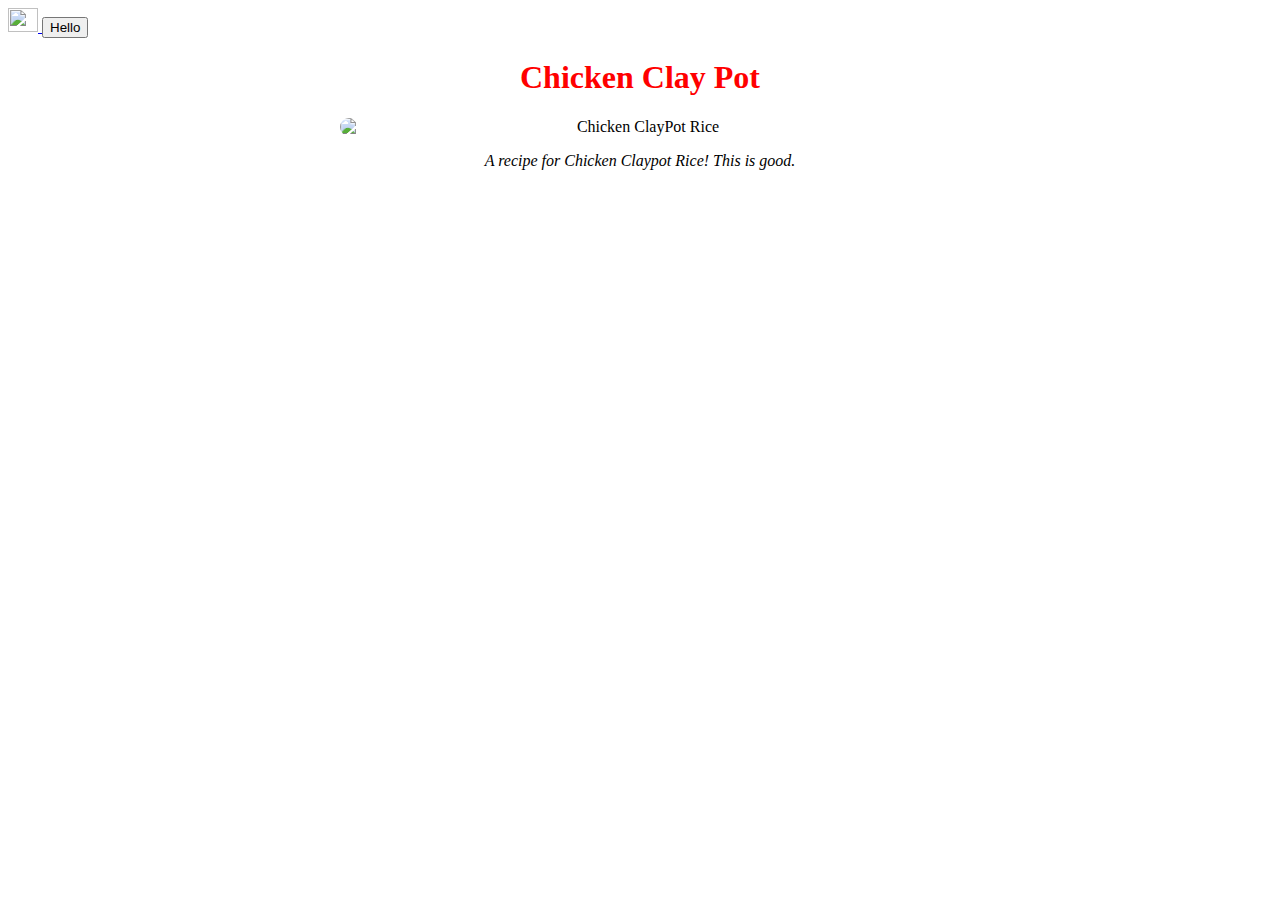
==== index.html @ 09519352 "Initial commit" ====
<!DOCTYPE html>
<html>
  <head>
    <title>First Website</title>
    <link rel="stylesheet" href="style.css" />
    <!-- CSS only -->
    <link
      href="https://cdn.jsdelivr.net/npm/bootstrap@5.2.0-beta1/dist/css/bootstrap.min.css"
      rel="stylesheet"
      integrity="sha384-0evHe/X+R7YkIZDRvuzKMRqM+OrBnVFBL6DOitfPri4tjfHxaWutUpFmBp4vmVor"
      crossorigin="anonymous"
    />
    <!-- <style>
      h1 {
        color: blue;
        background-color: greenyellow;
      }
      h3 {
        background-color: yellow;
      }
    </style> -->
  </head>
  <body>
    <!-- <ul type="square">
      <li>HTML</li>
      <li>CSS</li>
      <li>Js</li>
         </ul> -->
    <!-- <h1>This is a tree</h1>
    <div>
      <p>judfj avbusri;</p>
      <p>sgbj;ss</p>
    </div> -->
    <!-- <a href="https://www.google.com/">Google</a> -->
    <!-- <h1 style="color: blue">List of Highest Paid Jobs in 2022</h1> -->
    <!-- <h1 class="odd" id="only">List of Highest Paid Jobs in 2022</h1>
    <h1 class="even">List of Highest Paid Jobs in 2021</h1>
    <h1 id="only">List of Highest Paid Jobs in 2020</h1>
    <h1 class="even">List of Highest Paid Jobs in 2019</h1>
    <h1 class="odd">List of Highest Paid Jobs in 2018</h1>
    <h1 class="even">List of Highest Paid Jobs in 2017</h1> -->
    <!-- <h3>This is a H3 tag</h3> -->
    <!-- <h3>By- <i>Vaibhav Jain</i></h3>
    <p>April 22,2022</p>
    <img src="/img.jpg" alt="mdn official logo" />
    <p>This is the list of the highest paid jobs in 2022</p>
    <ul>
      <li>Data Analyst</li>
      <li>Full Stack Web Developer</li>
      <li>Software Development Engineer</li>
    </ul> -->
    <!-- <img  class="mdn" src="/img.jpg" alt="mdn official logo" /> -->
    <!-- <p class="txt"><u>Hello World Its Vaibhav Jain Right over here</u></p> -->
    <nav class="navbar bg-dark">
      <div class="container">
        <a class="navbar-brand" href="#">
          <img
            src="https://getbootstrap.com/docs/5.2/assets/brand/bootstrap-logo.svg"
            alt=""
            width="30"
            height="24"
          />
        </a>
        <button class="btn btn-sm btn-outline-light">Hello</button>
      </div>
    </nav>
    <!-- <div class="navbar bg-dark">
      <img
        src="https://getbootstrap.com/docs/5.2/assets/brand/bootstrap-logo.svg"
        alt="bootstrap logo"
        height="35px"
      />
    </div> -->
    <!-- btn-lg btn-outline-dark -->
    <h1 class="heading">Chicken Clay Pot</h1>
    <img
      class="image"
      src="http://3.bp.blogspot.com/-hJjHmEL3M9I/TorARAD-TAI/AAAAAAAAAIs/LwnQ1xDbjLc/s1600/DSC01862.JPG"
      alt="Chicken ClayPot Rice"
    />
    <p class="txt">A recipe for Chicken Claypot Rice! This is good.</p>
    <!-- JavaScript Bundle with Popper -->
    <script
      src="https://cdn.jsdelivr.net/npm/bootstrap@5.2.0-beta1/dist/js/bootstrap.bundle.min.js"
      integrity="sha384-pprn3073KE6tl6bjs2QrFaJGz5/SUsLqktiwsUTF55Jfv3qYSDhgCecCxMW52nD2"
      crossorigin="anonymous"
    ></script>
  </body>
</html>
---- style.css ----
/* .odd {
    color: green; */
    /* background-color: greenyellow; */
  /* } */
  /* h3 {
    background-color: yellow;
  } */
  /* .even{
    color: blue;
  }
  #only{
    color: red;
  }
  h1{
    color: yellowgreen;
  } */
  /* .mdn{
    border: 10px solid black; */
    /* salmon dotted */
    /* border-radius: 50%; */
    /* cursor:pointer;
    box-shadow: 10px 10px 10px salmon;
  } */
  /* .txt{
    font-family: Arial, Helvetica, sans-serif;
    font-size: 60px;
    text-transform: capitalize;
    text-decoration: underline;
    color: rgb(19, 11, 230); 
  } */
  .heading{
    text-align: center;
    color:red;
  }
  .image{
    width: 600px;
    display: block;
    margin: auto;
    text-align: center;
    border-radius: 15px;
  }
  .txt{
    text-align: center;
    font-style: italic ;
  }
  /* .btn {
    background: #3498db;
    background-image: -webkit-linear-gradient(top, #3498db, #2980b9);
    background-image: -moz-linear-gradient(top, #3498db, #2980b9);
    background-image: -ms-linear-gradient(top, #3498db, #2980b9);
    background-image: -o-linear-gradient(top, #3498db, #2980b9);
    background-image: linear-gradient(to bottom, #3498db, #2980b9);
    -webkit-border-radius: 28;
    -moz-border-radius: 28;
    border-radius: 28px;
    font-family: Arial;
    color: #ffffff;
    font-size: 20px;
    padding: 10px 20px 10px 20px;
    text-decoration: none;
  }
  
  .btn:hover {
    background: #3cb0fd;
    background-image: -webkit-linear-gradient(top, #3cb0fd, #3498db);
    background-image: -moz-linear-gradient(top, #3cb0fd, #3498db);
    background-image: -ms-linear-gradient(top, #3cb0fd, #3498db);
    background-image: -o-linear-gradient(top, #3cb0fd, #3498db);
    background-image: linear-gradient(to bottom, #3cb0fd, #3498db);
    text-decoration: none;
  } */
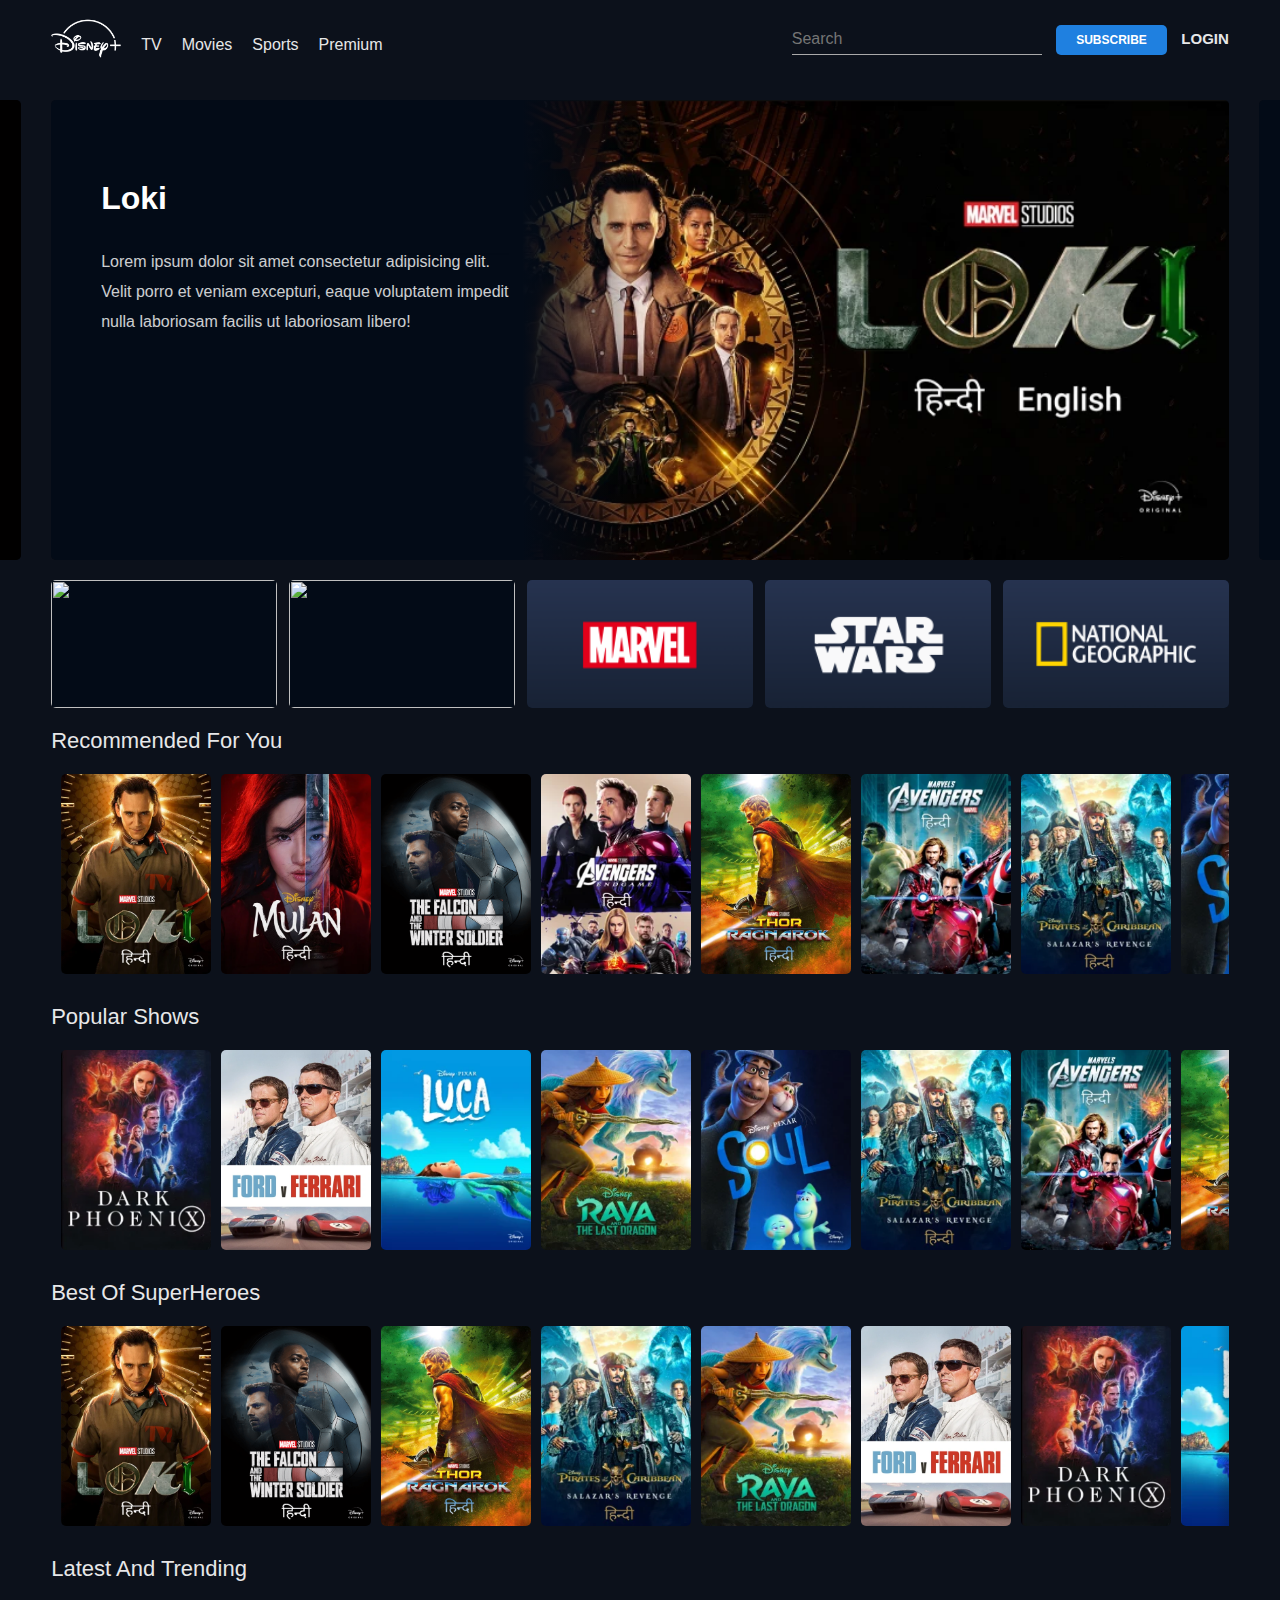
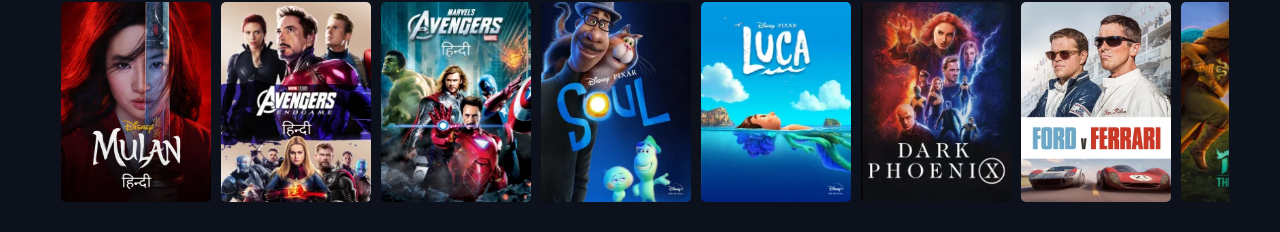
==== commit ecc4b54e: "Create index.html" ====
--- a/index.html
+++ b/index.html
@@ -1,89 +1,498 @@
 <!DOCTYPE html>
-<html>
+<html lang="en">
   <head>
-    <title>First Website</title>
-    <link rel="stylesheet" href="style.css" />
-    <!-- CSS only -->
-    <link
-      href="https://cdn.jsdelivr.net/npm/bootstrap@5.2.0-beta1/dist/css/bootstrap.min.css"
-      rel="stylesheet"
-      integrity="sha384-0evHe/X+R7YkIZDRvuzKMRqM+OrBnVFBL6DOitfPri4tjfHxaWutUpFmBp4vmVor"
-      crossorigin="anonymous"
-    />
-    <!-- <style>
-      h1 {
-        color: blue;
-        background-color: greenyellow;
-      }
-      h3 {
-        background-color: yellow;
-      }
-    </style> -->
+    <meta charset="UTF-8" />
+    <meta http-equiv="X-UA-Compatible" content="IE=edge" />
+    <meta name="viewport" content="width-device-width,initial-scale=1.0" />
+    <title>Disney+Clone</title>
+    <link rel="stylesheet" href="styles.css" />
+    <script src="https://ajax.googleapis.com/ajax/libs/jquery/3.6.0/jquery.min.js"></script>
   </head>
   <body>
-    <!-- <ul type="square">
-      <li>HTML</li>
-      <li>CSS</li>
-      <li>Js</li>
-         </ul> -->
-    <!-- <h1>This is a tree</h1>
-    <div>
-      <p>judfj avbusri;</p>
-      <p>sgbj;ss</p>
-    </div> -->
-    <!-- <a href="https://www.google.com/">Google</a> -->
-    <!-- <h1 style="color: blue">List of Highest Paid Jobs in 2022</h1> -->
-    <!-- <h1 class="odd" id="only">List of Highest Paid Jobs in 2022</h1>
-    <h1 class="even">List of Highest Paid Jobs in 2021</h1>
-    <h1 id="only">List of Highest Paid Jobs in 2020</h1>
-    <h1 class="even">List of Highest Paid Jobs in 2019</h1>
-    <h1 class="odd">List of Highest Paid Jobs in 2018</h1>
-    <h1 class="even">List of Highest Paid Jobs in 2017</h1> -->
-    <!-- <h3>This is a H3 tag</h3> -->
-    <!-- <h3>By- <i>Vaibhav Jain</i></h3>
-    <p>April 22,2022</p>
-    <img src="/img.jpg" alt="mdn official logo" />
-    <p>This is the list of the highest paid jobs in 2022</p>
-    <ul>
-      <li>Data Analyst</li>
-      <li>Full Stack Web Developer</li>
-      <li>Software Development Engineer</li>
-    </ul> -->
-    <!-- <img  class="mdn" src="/img.jpg" alt="mdn official logo" /> -->
-    <!-- <p class="txt"><u>Hello World Its Vaibhav Jain Right over here</u></p> -->
-    <nav class="navbar bg-dark">
-      <div class="container">
-        <a class="navbar-brand" href="#">
-          <img
-            src="https://getbootstrap.com/docs/5.2/assets/brand/bootstrap-logo.svg"
-            alt=""
-            width="30"
-            height="24"
-          />
-        </a>
-        <button class="btn btn-sm btn-outline-light">Hello</button>
+    <nav class="navbar">
+      <img src="images/logo.png" class="brand-logo" alt="" />
+      <ul class="nav-links">
+        <li class="nav-items"><a href="#">TV</a></li>
+        <li class="nav-items"><a href="#">Movies</a></li>
+        <li class="nav-items"><a href="#">Sports</a></li>
+        <li class="nav-items"><a href="#">Premium</a></li>
+      </ul>
+      <div class="right-container">
+        <input type="text" class="search-box" placeholder="search" />
+        <button class="sub-btn">subscribe</button>
+        <a href="#" class="login-link">Login</a>
       </div>
     </nav>
-    <!-- <div class="navbar bg-dark">
-      <img
-        src="https://getbootstrap.com/docs/5.2/assets/brand/bootstrap-logo.svg"
-        alt="bootstrap logo"
-        height="35px"
-      />
-    </div> -->
-    <!-- btn-lg btn-outline-dark -->
-    <h1 class="heading">Chicken Clay Pot</h1>
-    <img
-      class="image"
-      src="http://3.bp.blogspot.com/-hJjHmEL3M9I/TorARAD-TAI/AAAAAAAAAIs/LwnQ1xDbjLc/s1600/DSC01862.JPG"
-      alt="Chicken ClayPot Rice"
-    />
-    <p class="txt">A recipe for Chicken Claypot Rice! This is good.</p>
-    <!-- JavaScript Bundle with Popper -->
-    <script
-      src="https://cdn.jsdelivr.net/npm/bootstrap@5.2.0-beta1/dist/js/bootstrap.bundle.min.js"
-      integrity="sha384-pprn3073KE6tl6bjs2QrFaJGz5/SUsLqktiwsUTF55Jfv3qYSDhgCecCxMW52nD2"
-      crossorigin="anonymous"
-    ></script>
+
+    <div class="carousel-container">
+      <div class="carousel">
+        <!-- <div class="slider">
+          <div class="slide-content">
+            <h1 class="movie-title">Loki</h1>
+            <p class="movie-des">
+              Lorem ipsum dolor sit amet consectetur adipisicing elit. Ex, ullam
+              corrupti esse quod error sit.
+            </p>
+          </div>
+          <img src="images/slider 1.PNG" alt="" />
+        </div> -->
+      </div>
+    </div>
+    <div class="video-card-container">
+      <div class="video-card">
+        <img src="images/disney.png" class="video-card-image" alt="" />
+        <video src="videos/disney.mp4" muted loop class="card-video"></video>
+      </div>
+      <div class="video-card">
+        <img src="images/pixar.png" class="video-card-image" alt="" />
+        <video src="videos/pixar.mp4" muted loop class="card-video"></video>
+      </div>
+      <div class="video-card">
+        <img src="images/marvel.PNG" class="video-card-image" alt="" />
+        <video src="videos/marvel.mp4" muted loop class="card-video"></video>
+      </div>
+      <div class="video-card">
+        <img src="images/star-wars.PNG" class="video-card-image" alt="" />
+        <video src="videos/star-war.mp4" muted loop class="card-video"></video>
+      </div>
+      <div class="video-card">
+        <img src="images/geographic.PNG" class="video-card-image" alt="" />
+        <video
+          src="videos/geographic.mp4"
+          muted
+          loop
+          class="card-video"
+        ></video>
+      </div>
+    </div>
+    <h1 class="title">Recommended For You</h1>
+    <div class="movies-list">
+      <button class="pre-btn" title="btn">
+        <img src="images/pre.png" alt="" />
+      </button>
+      <button class="nxt-btn" title="btn">
+        <img src="images/nxt.png" alt="" />
+      </button>
+      <div class="card-container">
+        <div class="card">
+          <img src="images/poster 1.png" class="card-img" alt="" />
+          <div class="card-body">
+            <h2 class="name">Movie Name</h2>
+            <h6 class="des">Lorem ipsum dolor sit amet.</h6>
+            <button class="watchlist-btn">Add to Watchlist</button>
+          </div>
+        </div>
+        <div class="card">
+          <img src="images/poster 2.png" class="card-img" alt="" />
+          <div class="card-body">
+            <h2 class="name">Movie Name</h2>
+            <h6 class="des">Lorem ipsum dolor sit amet.</h6>
+            <button class="watchlist-btn">Add to Watchlist</button>
+          </div>
+        </div>
+        <div class="card">
+          <img src="images/poster 3.png" class="card-img" alt="" />
+          <div class="card-body">
+            <h2 class="name">Movie Name</h2>
+            <h6 class="des">Lorem ipsum dolor sit amet.</h6>
+            <button class="watchlist-btn">Add to Watchlist</button>
+          </div>
+        </div>
+        <div class="card">
+          <img src="images/poster 4.png" class="card-img" alt="" />
+          <div class="card-body">
+            <h2 class="name">Movie Name</h2>
+            <h6 class="des">Lorem ipsum dolor sit amet.</h6>
+            <button class="watchlist-btn">Add to Watchlist</button>
+          </div>
+        </div>
+        <div class="card">
+          <img src="images/poster 5.png" class="card-img" alt="" />
+          <div class="card-body">
+            <h2 class="name">Movie Name</h2>
+            <h6 class="des">Lorem ipsum dolor sit amet.</h6>
+            <button class="watchlist-btn">Add to Watchlist</button>
+          </div>
+        </div>
+        <div class="card">
+          <img src="images/poster 6.png" class="card-img" alt="" />
+          <div class="card-body">
+            <h2 class="name">Movie Name</h2>
+            <h6 class="des">Lorem ipsum dolor sit amet.</h6>
+            <button class="watchlist-btn">Add to Watchlist</button>
+          </div>
+        </div>
+        <div class="card">
+          <img src="images/poster 7.png" class="card-img" alt="" />
+          <div class="card-body">
+            <h2 class="name">Movie Name</h2>
+            <h6 class="des">Lorem ipsum dolor sit amet.</h6>
+            <button class="watchlist-btn">Add to Watchlist</button>
+          </div>
+        </div>
+        <div class="card">
+          <img src="images/poster 8.png" class="card-img" alt="" />
+          <div class="card-body">
+            <h2 class="name">Movie Name</h2>
+            <h6 class="des">Lorem ipsum dolor sit amet.</h6>
+            <button class="watchlist-btn">Add to Watchlist</button>
+          </div>
+        </div>
+        <div class="card">
+          <img src="images/poster 9.png" class="card-img" alt="" />
+          <div class="card-body">
+            <h2 class="name">Movie Name</h2>
+            <h6 class="des">Lorem ipsum dolor sit amet.</h6>
+            <button class="watchlist-btn">Add to Watchlist</button>
+          </div>
+        </div>
+        <div class="card">
+          <img src="images/poster 10.png" class="card-img" alt="" />
+          <div class="card-body">
+            <h2 class="name">Movie Name</h2>
+            <h6 class="des">Lorem ipsum dolor sit amet.</h6>
+            <button class="watchlist-btn">Add to Watchlist</button>
+          </div>
+        </div>
+        <div class="card">
+          <img src="images/poster 11.png" class="card-img" alt="" />
+          <div class="card-body">
+            <h2 class="name">Movie Name</h2>
+            <h6 class="des">Lorem ipsum dolor sit amet.</h6>
+            <button class="watchlist-btn">Add to Watchlist</button>
+          </div>
+        </div>
+        <div class="card">
+          <img src="images/poster 12.png" class="card-img" alt="" />
+          <div class="card-body">
+            <h2 class="name">Movie Name</h2>
+            <h6 class="des">Lorem ipsum dolor sit amet.</h6>
+            <button class="watchlist-btn">Add to Watchlist</button>
+          </div>
+        </div>
+      </div>
+    </div>
+    <h1 class="title">Popular Shows</h1>
+    <div class="movies-list">
+      <button class="pre-btn" title="btn">
+        <img src="images/pre.png" alt="" />
+      </button>
+      <button class="nxt-btn" title="btn">
+        <img src="images/nxt.png" alt="" />
+      </button>
+      <div class="card-container">
+        <div class="card">
+          <img src="images/poster 12.png" class="card-img" alt="" />
+          <div class="card-body">
+            <h2 class="name">Movie Name</h2>
+            <h6 class="des">Lorem ipsum dolor sit amet.</h6>
+            <button class="watchlist-btn">Add to Watchlist</button>
+          </div>
+        </div>
+        <div class="card">
+          <img src="images/poster 11.png" class="card-img" alt="" />
+          <div class="card-body">
+            <h2 class="name">Movie Name</h2>
+            <h6 class="des">Lorem ipsum dolor sit amet.</h6>
+            <button class="watchlist-btn">Add to Watchlist</button>
+          </div>
+        </div>
+        <div class="card">
+          <img src="images/poster 10.png" class="card-img" alt="" />
+          <div class="card-body">
+            <h2 class="name">Movie Name</h2>
+            <h6 class="des">Lorem ipsum dolor sit amet.</h6>
+            <button class="watchlist-btn">Add to Watchlist</button>
+          </div>
+        </div>
+        <div class="card">
+          <img src="images/poster 9.png" class="card-img" alt="" />
+          <div class="card-body">
+            <h2 class="name">Movie Name</h2>
+            <h6 class="des">Lorem ipsum dolor sit amet.</h6>
+            <button class="watchlist-btn">Add to Watchlist</button>
+          </div>
+        </div>
+        <div class="card">
+          <img src="images/poster 8.png" class="card-img" alt="" />
+          <div class="card-body">
+            <h2 class="name">Movie Name</h2>
+            <h6 class="des">Lorem ipsum dolor sit amet.</h6>
+            <button class="watchlist-btn">Add to Watchlist</button>
+          </div>
+        </div>
+        <div class="card">
+          <img src="images/poster 7.png" class="card-img" alt="" />
+          <div class="card-body">
+            <h2 class="name">Movie Name</h2>
+            <h6 class="des">Lorem ipsum dolor sit amet.</h6>
+            <button class="watchlist-btn">Add to Watchlist</button>
+          </div>
+        </div>
+        <div class="card">
+          <img src="images/poster 6.png" class="card-img" alt="" />
+          <div class="card-body">
+            <h2 class="name">Movie Name</h2>
+            <h6 class="des">Lorem ipsum dolor sit amet.</h6>
+            <button class="watchlist-btn">Add to Watchlist</button>
+          </div>
+        </div>
+        <div class="card">
+          <img src="images/poster 5.png" class="card-img" alt="" />
+          <div class="card-body">
+            <h2 class="name">Movie Name</h2>
+            <h6 class="des">Lorem ipsum dolor sit amet.</h6>
+            <button class="watchlist-btn">Add to Watchlist</button>
+          </div>
+        </div>
+        <div class="card">
+          <img src="images/poster 4.png" class="card-img" alt="" />
+          <div class="card-body">
+            <h2 class="name">Movie Name</h2>
+            <h6 class="des">Lorem ipsum dolor sit amet.</h6>
+            <button class="watchlist-btn">Add to Watchlist</button>
+          </div>
+        </div>
+        <div class="card">
+          <img src="images/poster 3.png" class="card-img" alt="" />
+          <div class="card-body">
+            <h2 class="name">Movie Name</h2>
+            <h6 class="des">Lorem ipsum dolor sit amet.</h6>
+            <button class="watchlist-btn">Add to Watchlist</button>
+          </div>
+        </div>
+        <div class="card">
+          <img src="images/poster 2.png" class="card-img" alt="" />
+          <div class="card-body">
+            <h2 class="name">Movie Name</h2>
+            <h6 class="des">Lorem ipsum dolor sit amet.</h6>
+            <button class="watchlist-btn">Add to Watchlist</button>
+          </div>
+        </div>
+        <div class="card">
+          <img src="images/poster 1.png" class="card-img" alt="" />
+          <div class="card-body">
+            <h2 class="name">Movie Name</h2>
+            <h6 class="des">Lorem ipsum dolor sit amet.</h6>
+            <button class="watchlist-btn">Add to Watchlist</button>
+          </div>
+        </div>
+      </div>
+    </div>
+    <h1 class="title">Best of SuperHeroes</h1>
+    <div class="movies-list">
+      <button class="pre-btn" title="btn">
+        <img src="images/pre.png" alt="" />
+      </button>
+      <button class="nxt-btn" title="btn">
+        <img src="images/nxt.png" alt="" />
+      </button>
+      <div class="card-container">
+        <div class="card">
+          <img src="images/poster 1.png" class="card-img" alt="" />
+          <div class="card-body">
+            <h2 class="name">Movie Name</h2>
+            <h6 class="des">Lorem ipsum dolor sit amet.</h6>
+            <button class="watchlist-btn">Add to Watchlist</button>
+          </div>
+        </div>
+        <div class="card">
+          <img src="images/poster 3.png" class="card-img" alt="" />
+          <div class="card-body">
+            <h2 class="name">Movie Name</h2>
+            <h6 class="des">Lorem ipsum dolor sit amet.</h6>
+            <button class="watchlist-btn">Add to Watchlist</button>
+          </div>
+        </div>
+        <div class="card">
+          <img src="images/poster 5.png" class="card-img" alt="" />
+          <div class="card-body">
+            <h2 class="name">Movie Name</h2>
+            <h6 class="des">Lorem ipsum dolor sit amet.</h6>
+            <button class="watchlist-btn">Add to Watchlist</button>
+          </div>
+        </div>
+        <div class="card">
+          <img src="images/poster 7.png" class="card-img" alt="" />
+          <div class="card-body">
+            <h2 class="name">Movie Name</h2>
+            <h6 class="des">Lorem ipsum dolor sit amet.</h6>
+            <button class="watchlist-btn">Add to Watchlist</button>
+          </div>
+        </div>
+        <div class="card">
+          <img src="images/poster 9.png" class="card-img" alt="" />
+          <div class="card-body">
+            <h2 class="name">Movie Name</h2>
+            <h6 class="des">Lorem ipsum dolor sit amet.</h6>
+            <button class="watchlist-btn">Add to Watchlist</button>
+          </div>
+        </div>
+        <div class="card">
+          <img src="images/poster 11.png" class="card-img" alt="" />
+          <div class="card-body">
+            <h2 class="name">Movie Name</h2>
+            <h6 class="des">Lorem ipsum dolor sit amet.</h6>
+            <button class="watchlist-btn">Add to Watchlist</button>
+          </div>
+        </div>
+        <div class="card">
+          <img src="images/poster 12.png" class="card-img" alt="" />
+          <div class="card-body">
+            <h2 class="name">Movie Name</h2>
+            <h6 class="des">Lorem ipsum dolor sit amet.</h6>
+            <button class="watchlist-btn">Add to Watchlist</button>
+          </div>
+        </div>
+        <div class="card">
+          <img src="images/poster 10.png" class="card-img" alt="" />
+          <div class="card-body">
+            <h2 class="name">Movie Name</h2>
+            <h6 class="des">Lorem ipsum dolor sit amet.</h6>
+            <button class="watchlist-btn">Add to Watchlist</button>
+          </div>
+        </div>
+        <div class="card">
+          <img src="images/poster 8.png" class="card-img" alt="" />
+          <div class="card-body">
+            <h2 class="name">Movie Name</h2>
+            <h6 class="des">Lorem ipsum dolor sit amet.</h6>
+            <button class="watchlist-btn">Add to Watchlist</button>
+          </div>
+        </div>
+        <div class="card">
+          <img src="images/poster 6.png" class="card-img" alt="" />
+          <div class="card-body">
+            <h2 class="name">Movie Name</h2>
+            <h6 class="des">Lorem ipsum dolor sit amet.</h6>
+            <button class="watchlist-btn">Add to Watchlist</button>
+          </div>
+        </div>
+        <div class="card">
+          <img src="images/poster 4.png" class="card-img" alt="" />
+          <div class="card-body">
+            <h2 class="name">Movie Name</h2>
+            <h6 class="des">Lorem ipsum dolor sit amet.</h6>
+            <button class="watchlist-btn">Add to Watchlist</button>
+          </div>
+        </div>
+        <div class="card">
+          <img src="images/poster 2.png" class="card-img" alt="" />
+          <div class="card-body">
+            <h2 class="name">Movie Name</h2>
+            <h6 class="des">Lorem ipsum dolor sit amet.</h6>
+            <button class="watchlist-btn">Add to Watchlist</button>
+          </div>
+        </div>
+      </div>
+    </div>
+    <h1 class="title">Latest and Trending</h1>
+    <div class="movies-list">
+      <button class="pre-btn" title="btn">
+        <img src="images/pre.png" alt="" />
+      </button>
+      <button class="nxt-btn" title="btn">
+        <img src="images/nxt.png" alt="" />
+      </button>
+      <div class="card-container">
+        <div class="card">
+          <img src="images/poster 2.png" class="card-img" alt="" />
+          <div class="card-body">
+            <h2 class="name">Movie Name</h2>
+            <h6 class="des">Lorem ipsum dolor sit amet.</h6>
+            <button class="watchlist-btn">Add to Watchlist</button>
+          </div>
+        </div>
+        <div class="card">
+          <img src="images/poster 4.png" class="card-img" alt="" />
+          <div class="card-body">
+            <h2 class="name">Movie Name</h2>
+            <h6 class="des">Lorem ipsum dolor sit amet.</h6>
+            <button class="watchlist-btn">Add to Watchlist</button>
+          </div>
+        </div>
+        <div class="card">
+          <img src="images/poster 6.png" class="card-img" alt="" />
+          <div class="card-body">
+            <h2 class="name">Movie Name</h2>
+            <h6 class="des">Lorem ipsum dolor sit amet.</h6>
+            <button class="watchlist-btn">Add to Watchlist</button>
+          </div>
+        </div>
+        <div class="card">
+          <img src="images/poster 8.png" class="card-img" alt="" />
+          <div class="card-body">
+            <h2 class="name">Movie Name</h2>
+            <h6 class="des">Lorem ipsum dolor sit amet.</h6>
+            <button class="watchlist-btn">Add to Watchlist</button>
+          </div>
+        </div>
+        <div class="card">
+          <img src="images/poster 10.png" class="card-img" alt="" />
+          <div class="card-body">
+            <h2 class="name">Movie Name</h2>
+            <h6 class="des">Lorem ipsum dolor sit amet.</h6>
+            <button class="watchlist-btn">Add to Watchlist</button>
+          </div>
+        </div>
+        <div class="card">
+          <img src="images/poster 12.png" class="card-img" alt="" />
+          <div class="card-body">
+            <h2 class="name">Movie Name</h2>
+            <h6 class="des">Lorem ipsum dolor sit amet.</h6>
+            <button class="watchlist-btn">Add to Watchlist</button>
+          </div>
+        </div>
+        <div class="card">
+          <img src="images/poster 11.png" class="card-img" alt="" />
+          <div class="card-body">
+            <h2 class="name">Movie Name</h2>
+            <h6 class="des">Lorem ipsum dolor sit amet.</h6>
+            <button class="watchlist-btn">Add to Watchlist</button>
+          </div>
+        </div>
+        <div class="card">
+          <img src="images/poster 9.png" class="card-img" alt="" />
+          <div class="card-body">
+            <h2 class="name">Movie Name</h2>
+            <h6 class="des">Lorem ipsum dolor sit amet.</h6>
+            <button class="watchlist-btn">Add to Watchlist</button>
+          </div>
+        </div>
+        <div class="card">
+          <img src="images/poster 7.png" class="card-img" alt="" />
+          <div class="card-body">
+            <h2 class="name">Movie Name</h2>
+            <h6 class="des">Lorem ipsum dolor sit amet.</h6>
+            <button class="watchlist-btn">Add to Watchlist</button>
+          </div>
+        </div>
+        <div class="card">
+          <img src="images/poster 5.png" class="card-img" alt="" />
+          <div class="card-body">
+            <h2 class="name">Movie Name</h2>
+            <h6 class="des">Lorem ipsum dolor sit amet.</h6>
+            <button class="watchlist-btn">Add to Watchlist</button>
+          </div>
+        </div>
+        <div class="card">
+          <img src="images/poster 3.png" class="card-img" alt="" />
+          <div class="card-body">
+            <h2 class="name">Movie Name</h2>
+            <h6 class="des">Lorem ipsum dolor sit amet.</h6>
+            <button class="watchlist-btn">Add to Watchlist</button>
+          </div>
+        </div>
+        <div class="card">
+          <img src="images/poster 1.png" class="card-img" alt="" />
+          <div class="card-body">
+            <h2 class="name">Movie Name</h2>
+            <h6 class="des">Lorem ipsum dolor sit amet.</h6>
+            <button class="watchlist-btn">Add to Watchlist</button>
+          </div>
+        </div>
+      </div>
+    </div>
+    <script src="index.js" async></script>
   </body>
 </html>
--- a/styles.css
+++ b/styles.css
@@ -0,0 +1,339 @@
+*{
+    margin: 0;
+    padding: 0;
+    box-sizing: border-box;
+}
+
+body{
+    width: 100%;
+    background: #0c111b;
+    position: relative;
+    font-family: roboto,sans-serif ;
+}
+
+.navbar{
+    width:100%;
+    height: 80px;
+    position: fixed;
+    top:0;
+    left:0;
+    padding: 0 4%;
+    background: #0c111b;
+    z-index: 9;
+    display: flex;
+    align-items: center;
+}
+
+.brand-logo{
+    height: 70px;
+}
+
+.nav-links{
+    margin-top: 10px;
+    display: flex;
+    list-style: none;
+}
+
+.nav-items a{
+text-decoration: none;
+margin-left: 20px;
+text-transform: capitalize;
+color: #fff;
+opacity: 0.9;
+}
+
+.right-container{
+    display: block;
+    margin-left: auto;
+}
+
+.search-box{
+    border: none;
+    border-bottom: 1px solid #aaa;
+    background: transparent;
+    outline: none;
+    height: 30px;
+    color: #fff;
+    width: 250px;
+    text-transform:capitalize ;
+    font-size: 16px;
+    font-weight: 500;
+    transition: 0.5s;
+}
+
+.search-box:focus{
+    width: 400px;
+    border-color: #1f80e0;
+}
+
+.sub-btn{
+    background: #1f80e0;
+    height: 30px;
+    padding: 0 20px;
+    color: #fff;
+    border-radius: 5px;
+    border: none;
+    outline: none;
+    text-transform: uppercase;
+    font-weight: 700;
+    font-size: 12px;
+    margin: 0 10px;
+}
+
+.login-link{
+    color:#fff;
+    opacity: 0.9;
+    text-transform: uppercase;
+    font-size: 15px;
+    font-weight:700;
+    text-decoration: none;
+}
+
+.carousel-container{
+    position: relative;
+    width: 100%;
+    height: 500px;
+    padding: 20px 0;
+    overflow-x:hidden;
+    margin-top: 80px;
+}
+
+.carousel{
+    display:flex ;
+    width: 92%;
+    height: 100%;
+    position: relative;
+    margin: auto;
+}
+
+.slider{
+    flex: 0 0 auto;
+    margin-right: 30px;
+    position: relative;
+    background: rgba(0,0,0,0.5);
+    border-radius: 5px;
+    width: 100%;
+    height: 100%;
+    left:0;
+    transition: 1s;
+    overflow: hidden;
+}
+
+.slider img{
+    width: 70%;
+    min-height: 100%;
+    object-fit: cover;
+    display: block;
+    margin-left: auto;
+}
+
+.slide-content{
+    position: absolute;
+    width: 50%;
+    height: 100%;
+    z-index: 2;
+    background: linear-gradient(to right,#030b17 80%,#0c111b00);
+    color:#fff;
+}
+
+.movie-title{
+    padding-left:50px ;
+    text-transform: capitalize;
+    margin-top:80px ;
+}
+
+.movie-des{
+    width: 80%;
+    line-height: 30px;
+    padding-left: 50px;
+    margin-top: 30px;
+    opacity: 0.8;
+}
+
+.video-card-container{
+    position: relative;
+    width: 92%;
+    margin: auto;
+    height: 10vw;
+    display: flex;
+    margin-bottom: 20px;
+    justify-content: space-between;
+}
+
+.video-card{
+    position: relative;
+    min-width: calc(100%/5 - 10px);
+    width: calc(100%/5 - 10px);
+    height: 100%;
+    border-radius: 5px;
+    overflow: hidden;
+    background: #030b17;
+}
+
+.video-card-image,
+.card-video{
+    width: 100%;
+    height: 100%;
+    object-fit: cover;
+}
+
+.card-video{
+    position: absolute;
+}
+
+.video-card:hover .video-card-image{
+    display: none;
+}
+
+.title{
+    color:#fff;
+    opacity: 0.9;
+    padding-left: 4%;
+    text-transform: capitalize;
+    font-size: 22px;
+    font-weight: 500;
+}
+
+.movies-list{
+    width: 100%;
+    height: 220px;
+    position: relative;
+    margin: 10px 0 20px;
+}
+
+.card-container{
+    position: relative;
+    width: 92%;
+    padding-left: 10px;
+    height: 220px;
+    display: flex;
+    margin: 0 auto;
+    align-items: center;
+    overflow-x: auto;
+    overflow-y: visible;
+    scroll-behavior: smooth;
+}
+
+.card-container::-webkit-scrollbar{
+    display: none;
+}
+
+.card{
+    position: relative;
+    min-width: 150px;
+    width: 150px;
+    height: 200px;
+    border-radius: 5px;
+    overflow: hidden;
+    margin-right: 10px;
+    transition: .5s;
+}
+
+.card-img{
+    width: 100%;
+    height: 100%;
+    object-fit: cover;   
+}
+
+.card:hover{
+    transform: scale(1.1);
+}
+
+.card:hover .card-body{
+    opacity: 1;
+}
+
+.card-body{
+    opacity: 0;
+    width: 100%;
+    height: 100%;
+    position: absolute;
+    top: 0;
+    left: 0;
+    z-index: 2;
+    background: linear-gradient(to bottom, rgba(4,8,15,0), #192133 90%);
+    padding: 10px;
+    transition: 0.5s;
+}
+
+.name{
+    color: #fff;
+    font-size:15px;
+    font-weight: 500;
+    text-transform: capitalize;
+    margin-top: 60%;
+}
+
+.des{
+    color: #fff;
+    opacity: 0.8;
+    margin: 5px 0;
+    font-weight: 500;
+    font-size: 12px;
+}
+
+.watchlist-btn{
+    position: relative;
+    width: 100%;
+    text-transform: capitalize;
+   background: none;
+   border: none;
+   font-weight: 500;
+   text-align: right;
+   color: rgba(255,255,255,0.5);
+   margin: 5px 0;
+   cursor: pointer;
+   padding: 10px 5px;
+   border-radius:5px ;
+}
+
+.watchlist-btn::before{
+    content:'';
+    position: absolute;
+    top:0;
+    left: -5px;
+    height: 35px;
+    width: 35px;
+    background-image: url(images/add.png);
+    background-size: cover;
+    transform: scale(0.4);
+}
+
+.watchlist-btn:hover{
+    color: #fff;
+    background: rgba(255,255,255,0.1);
+}
+
+.pre-btn,
+.nxt-btn{
+    position: absolute;
+    top:0;
+    width: 5%;
+    height: 100%;
+    z-index: 2;
+    border: none;
+    cursor: pointer;
+    outline: none;
+}
+
+.pre-btn{
+    left: 0;
+    background: linear-gradient(to right,#0c111b 0%,#0c111b00);
+}
+
+.nxt-btn{
+    right: 0;
+    background:linear-gradient(to left,#0c111b 0%,#0c111b00);
+}
+
+.pre-btn img,
+.nxt-btn img{
+    width: 15px;
+    height:20px;
+    opacity: 0;
+}
+
+.pre-btn:hover img,
+.nxt-btn:hover img{
+    opacity: 1;
+}